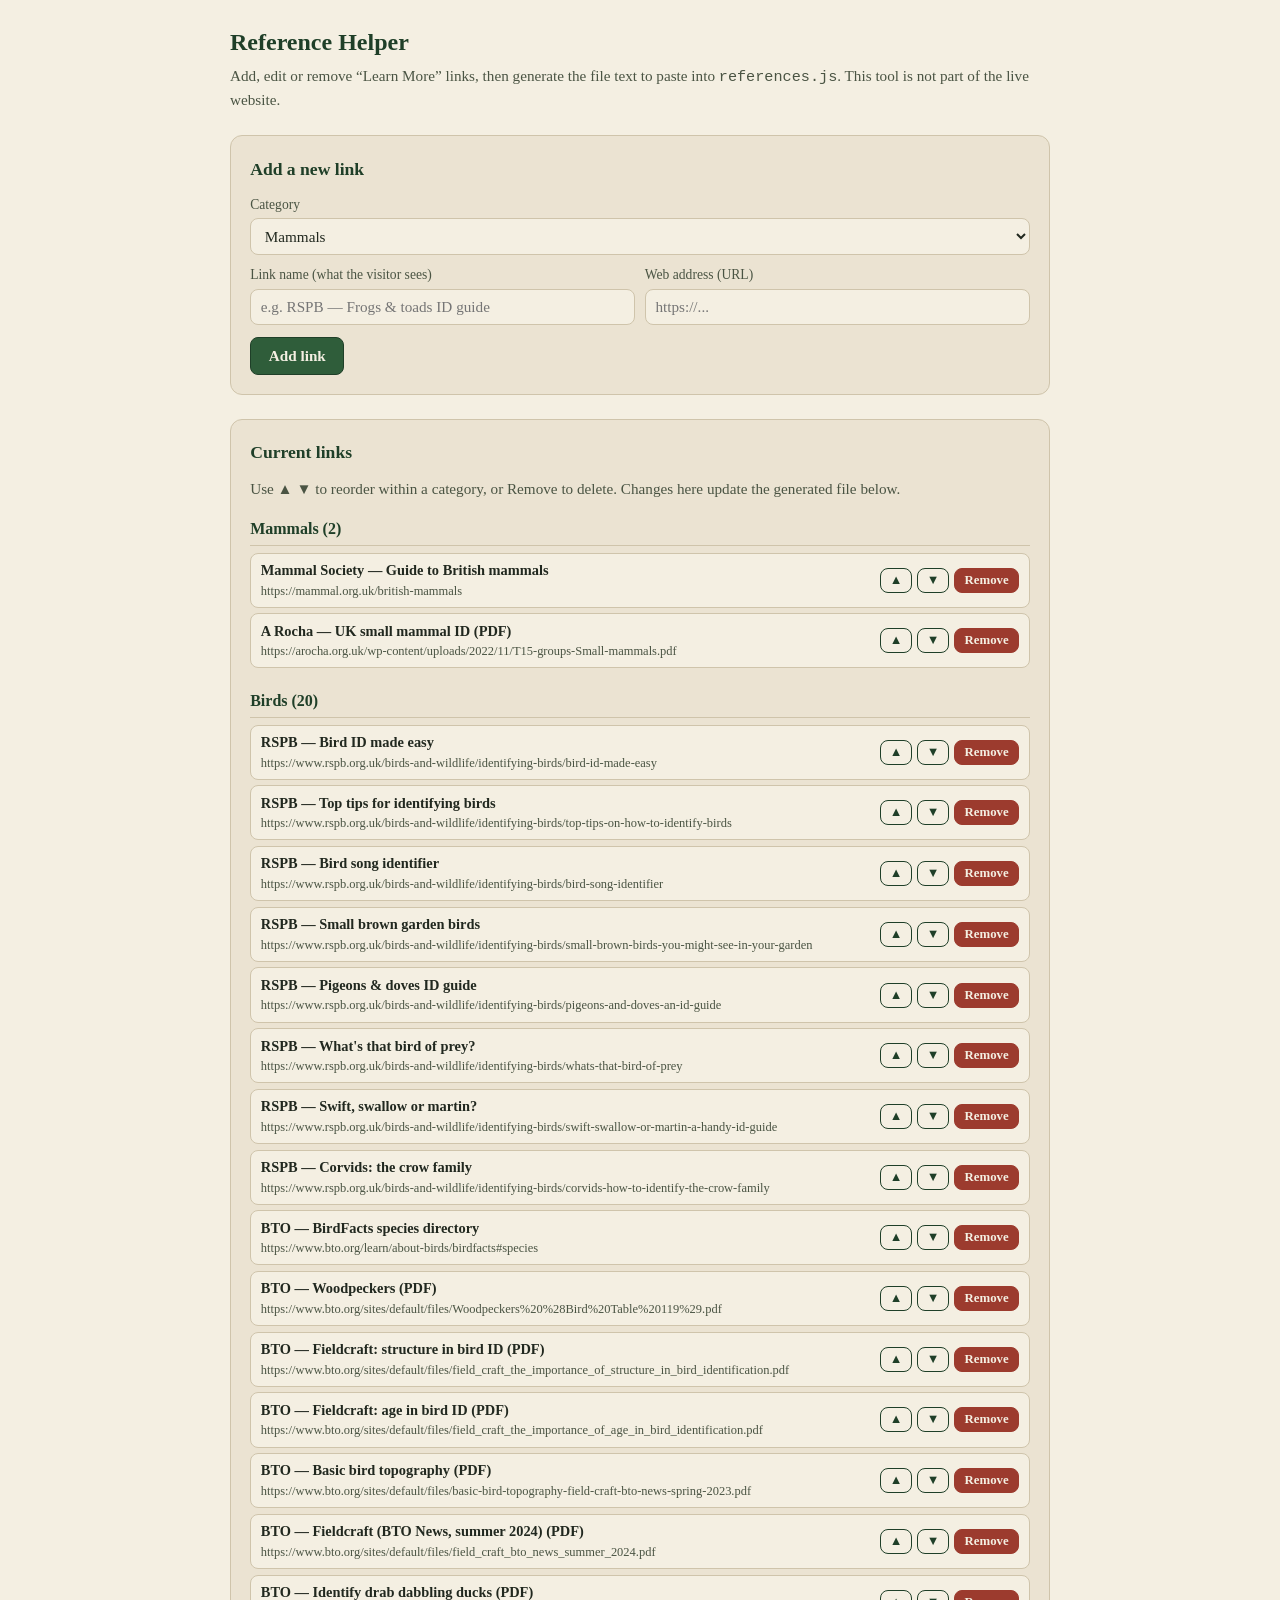
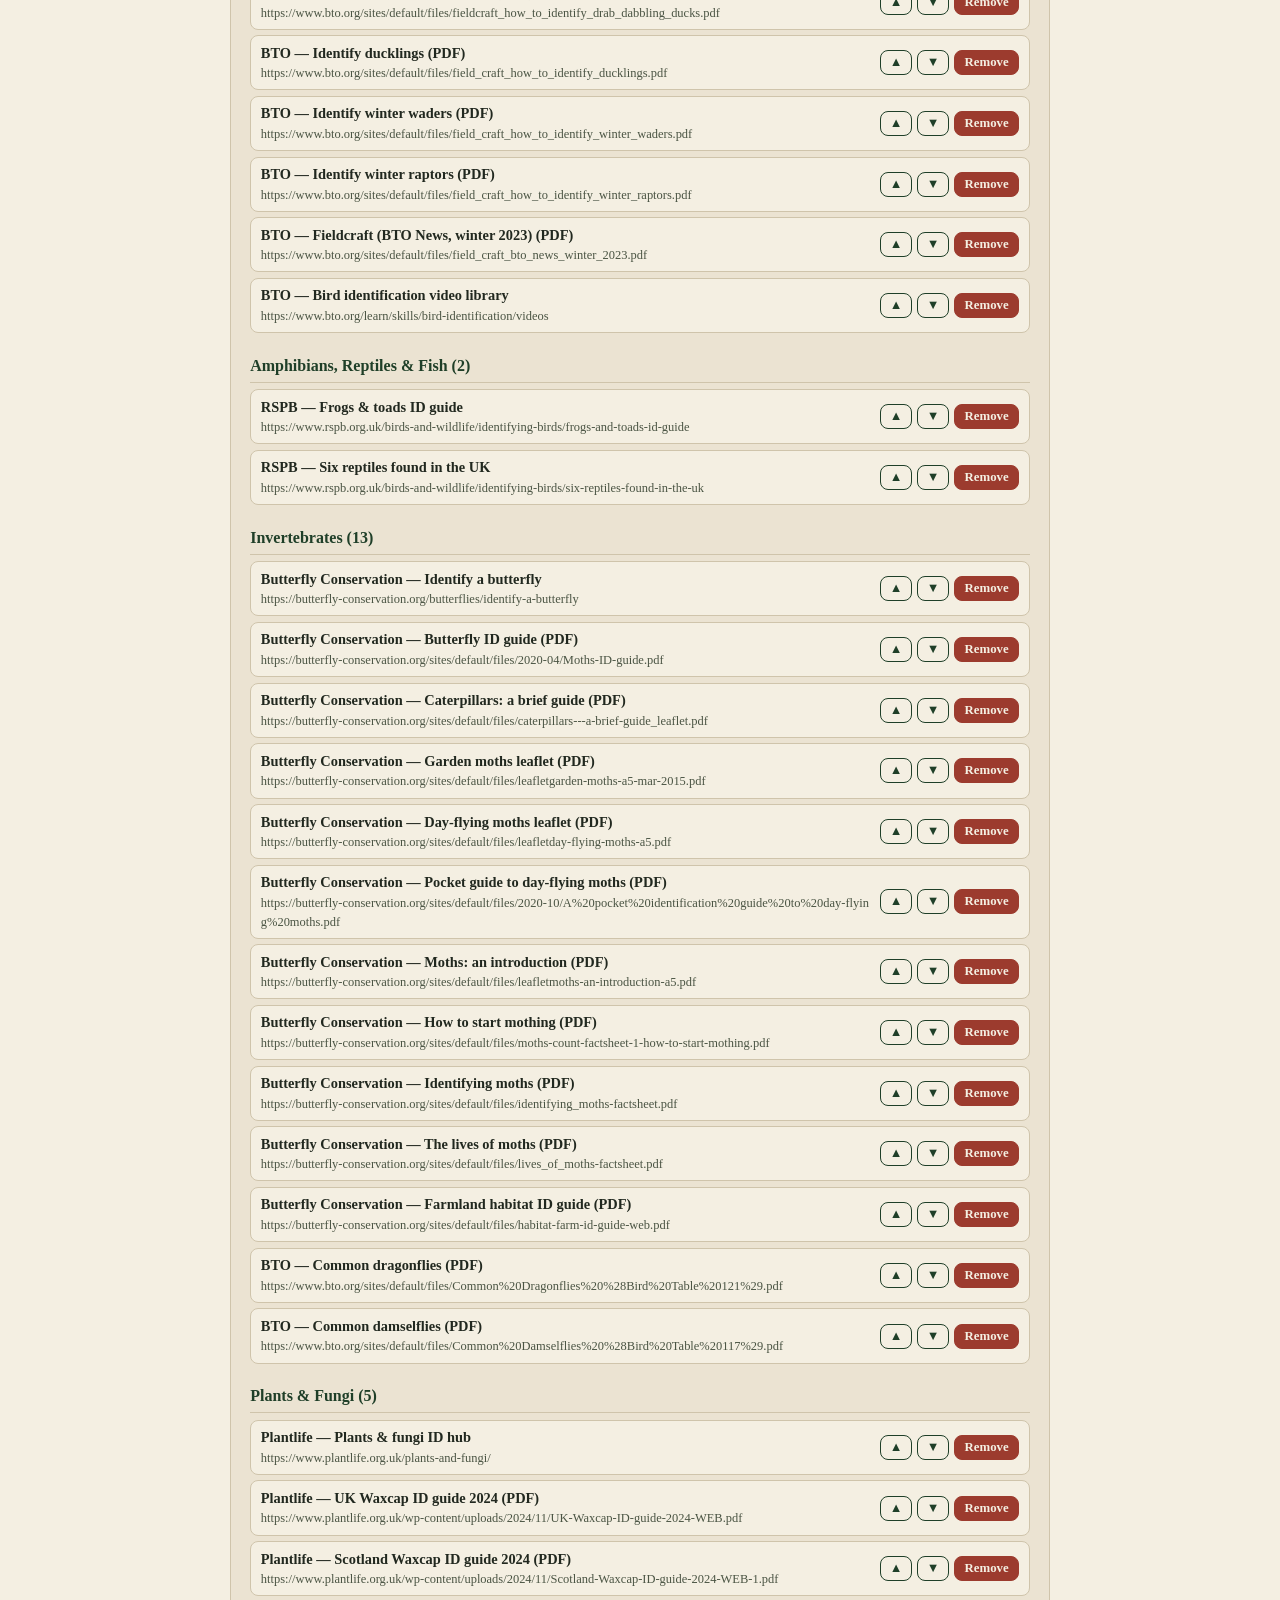
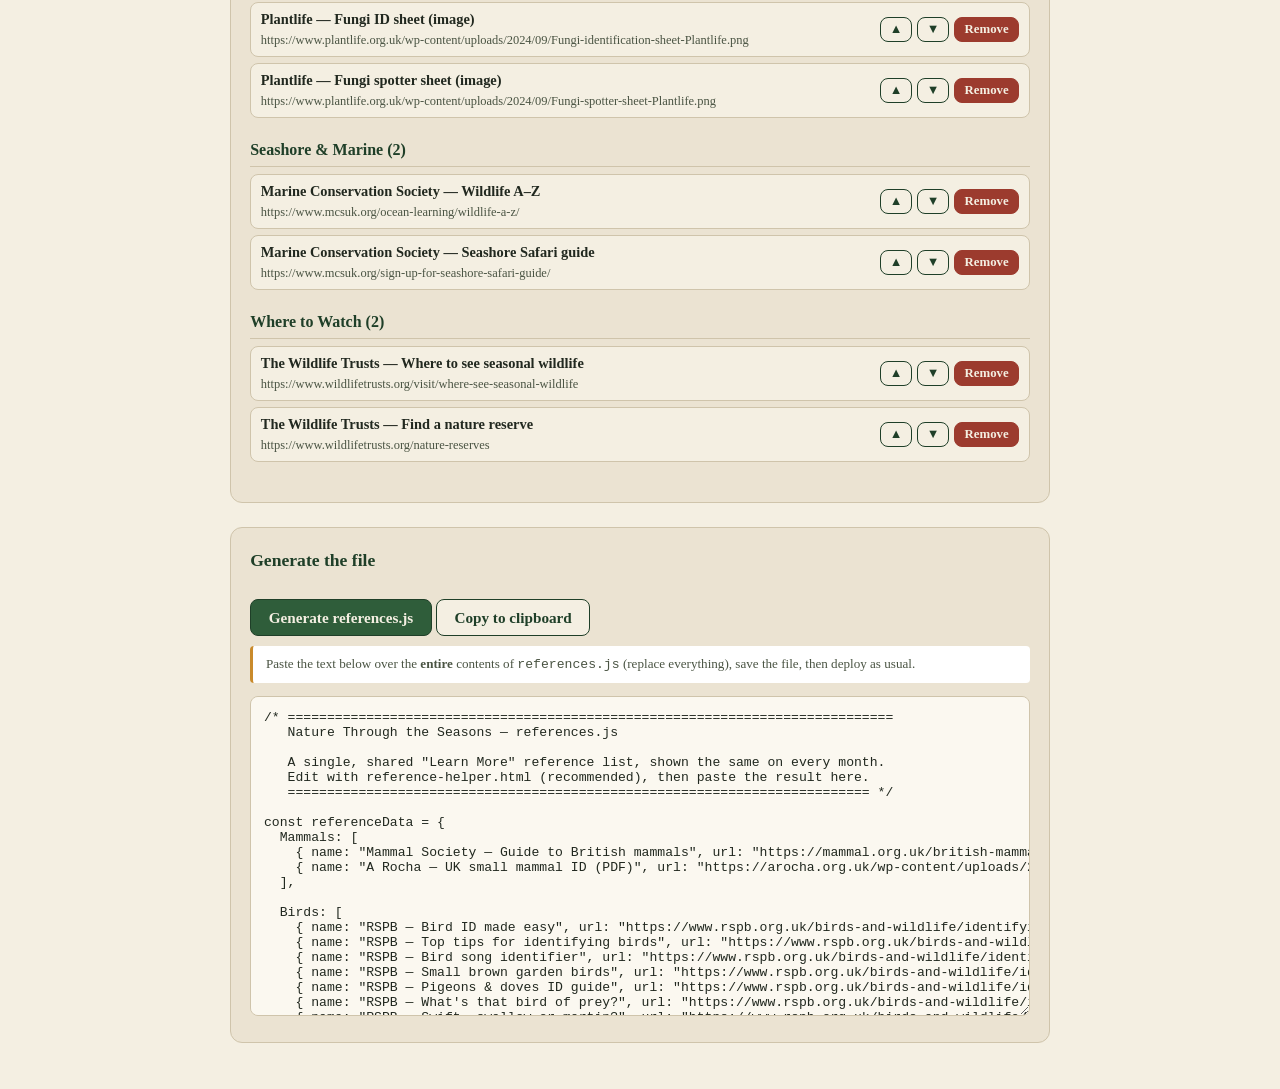
==== reference-helper.html @ a0c0270a "Add Learn More references section with category pages, helper editor, and standalone-aware link targ" ====
<!DOCTYPE html>
<html lang="en-GB">
<head>
<meta charset="UTF-8" />
<meta name="viewport" content="width=device-width, initial-scale=1.0" />
<title>Reference Helper — Nature Through the Seasons</title>
<!--
  ===========================================================================
  REFERENCE HELPER  (local editing tool — NOT part of the live site)
  ===========================================================================
  Purpose: add, edit, reorder or remove "Learn More" reference links WITHOUT
  hand-editing code punctuation.

  How to use:
    1. Open this file in any web browser (double-click it).
    2. It loads the current references.js automatically (must sit in the same
       folder). If it can't, it falls back to a built-in copy.
    3. Add / edit / delete links using the form and the lists below.
    4. Click "Generate references.js" — the full, valid file text appears.
    5. Click "Copy", then paste it over your whole references.js, save, deploy.

  This page never saves anything itself. It only produces the text for you to
  paste. It uses no external libraries.
  ===========================================================================
-->
<style>
  :root {
    --paper:#f4efe2; --paper-deep:#ebe3d2; --ink:#21281f; --ink-soft:#4a5443;
    --forest:#2f5d3a; --forest-deep:#1f3f28; --berry:#9c3b2e; --line:#cfc4ab;
    --radius:12px; --radius-sm:8px;
  }
  * { box-sizing: border-box; }
  body {
    font-family: Georgia, "Times New Roman", serif;
    background: var(--paper); color: var(--ink);
    margin: 0; padding: 1.5rem; line-height: 1.5;
  }
  .wrap { max-width: 820px; margin: 0 auto; }
  h1 { color: var(--forest-deep); font-size: 1.5rem; margin: 0 0 0.3rem; }
  .sub { color: var(--ink-soft); margin: 0 0 1.5rem; font-size: 0.95rem; }
  .panel {
    background: var(--paper-deep); border: 1px solid var(--line);
    border-radius: var(--radius); padding: 1.2rem; margin-bottom: 1.5rem;
  }
  .panel h2 { font-size: 1.1rem; color: var(--forest-deep); margin: 0 0 0.8rem; }
  label { display: block; font-size: 0.85rem; color: var(--ink-soft); margin: 0.6rem 0 0.2rem; }
  input, select {
    width: 100%; padding: 0.5rem 0.6rem; font-size: 0.95rem;
    border: 1px solid var(--line); border-radius: var(--radius-sm);
    background: var(--paper); color: var(--ink); font-family: inherit;
  }
  button {
    font-family: inherit; font-size: 0.95rem; font-weight: bold;
    color: var(--paper); background: var(--forest);
    border: 1px solid var(--forest-deep); border-radius: var(--radius-sm);
    padding: 0.55rem 1.1rem; cursor: pointer; margin-top: 0.8rem;
  }
  button:hover { background: var(--forest-deep); }
  button.secondary { background: var(--paper); color: var(--forest-deep); }
  button.danger { background: var(--berry); border-color: var(--berry); padding: 0.25rem 0.6rem; font-size: 0.8rem; margin: 0; }
  button.tiny { padding: 0.25rem 0.55rem; font-size: 0.8rem; margin: 0; background: var(--paper); color: var(--forest-deep); }
  .cat-block { margin-bottom: 1.3rem; }
  .cat-block h3 { font-size: 1rem; color: var(--forest-deep); margin: 0 0 0.4rem; border-bottom: 1px solid var(--line); padding-bottom: 0.25rem; }
  .ref-row {
    display: flex; align-items: center; gap: 0.5rem;
    background: var(--paper); border: 1px solid var(--line);
    border-radius: var(--radius-sm); padding: 0.4rem 0.6rem; margin-bottom: 0.35rem;
    font-size: 0.9rem;
  }
  .ref-row .info { flex: 1 1 auto; min-width: 0; }
  .ref-row .nm { font-weight: bold; }
  .ref-row .ur { color: var(--ink-soft); font-size: 0.78rem; word-break: break-all; }
  .ref-row .controls { flex: 0 0 auto; display: flex; gap: 0.3rem; }
  textarea {
    width: 100%; min-height: 320px; font-family: ui-monospace, "SF Mono", Menlo, Consolas, monospace;
    font-size: 0.82rem; border: 1px solid var(--line); border-radius: var(--radius-sm);
    padding: 0.8rem; background: #fbf8f0; color: var(--ink); white-space: pre;
  }
  .note { font-size: 0.82rem; color: var(--ink-soft); background: #fff; border-left: 3px solid var(--gold, #c98a2b); padding: 0.5rem 0.8rem; border-radius: 4px; margin-top: 0.6rem; }
  .ok { color: var(--forest); font-weight: bold; }
  .err { color: var(--berry); font-weight: bold; }
  .row2 { display: grid; grid-template-columns: 1fr 1fr; gap: 0.6rem; }
  @media (max-width: 560px) { .row2 { grid-template-columns: 1fr; } }
</style>
</head>
<body>
<div class="wrap">
  <h1>Reference Helper</h1>
  <p class="sub">Add, edit or remove “Learn More” links, then generate the file text to paste into <code>references.js</code>. This tool is not part of the live website.</p>

  <div class="panel">
    <h2>Add a new link</h2>
    <label for="cat">Category</label>
    <select id="cat"></select>
    <div class="row2">
      <div>
        <label for="nm">Link name (what the visitor sees)</label>
        <input id="nm" type="text" placeholder="e.g. RSPB — Frogs &amp; toads ID guide" />
      </div>
      <div>
        <label for="ur">Web address (URL)</label>
        <input id="ur" type="text" placeholder="https://..." />
      </div>
    </div>
    <button id="addBtn">Add link</button>
    <span id="addMsg"></span>
  </div>

  <div class="panel">
    <h2>Current links</h2>
    <p class="sub" style="margin-bottom:1rem;">Use ▲ ▼ to reorder within a category, or Remove to delete. Changes here update the generated file below.</p>
    <div id="lists"></div>
  </div>

  <div class="panel">
    <h2>Generate the file</h2>
    <button id="genBtn">Generate references.js</button>
    <button id="copyBtn" class="secondary">Copy to clipboard</button>
    <span id="copyMsg"></span>
    <p class="note">Paste the text below over the <strong>entire</strong> contents of <code>references.js</code> (replace everything), save the file, then deploy as usual.</p>
    <textarea id="out" readonly spellcheck="false"></textarea>
  </div>
</div>

<!-- Load the real references.js so editing is additive. If it fails (e.g. file
     opened from a different folder), we fall back to the embedded seed below. -->
<script src="references.js"></script>
<script>
(function () {
  "use strict";

  /* Category keys + display labels, in display order. Keep in sync with app.js. */
  var CATEGORIES = [
    ["Mammals", "Mammals"],
    ["Birds", "Birds"],
    ["AmphibiansReptilesFish", "Amphibians, Reptiles & Fish"],
    ["Invertebrates", "Invertebrates"],
    ["Plants", "Plants & Fungi"],
    ["SeashoreMarine", "Seashore & Marine"],
    ["WhereToWatch", "Where to Watch"]
  ];

  /* Working copy of the data. Prefer the loaded referenceData; else empty. */
  var data = {};
  CATEGORIES.forEach(function (c) { data[c[0]] = []; });
  if (typeof referenceData !== "undefined" && referenceData) {
    CATEGORIES.forEach(function (c) {
      if (Array.isArray(referenceData[c[0]])) {
        data[c[0]] = referenceData[c[0]].map(function (r) {
          return { name: String(r.name || ""), url: String(r.url || "") };
        });
      }
    });
  }

  var catSel = document.getElementById("cat");
  CATEGORIES.forEach(function (c) {
    var o = document.createElement("option");
    o.value = c[0]; o.textContent = c[1];
    catSel.appendChild(o);
  });

  var listsEl = document.getElementById("lists");
  var outEl = document.getElementById("out");

  function labelFor(key) {
    for (var i = 0; i < CATEGORIES.length; i++) if (CATEGORIES[i][0] === key) return CATEGORIES[i][1];
    return key;
  }

  function renderLists() {
    listsEl.innerHTML = "";
    CATEGORIES.forEach(function (c) {
      var key = c[0];
      var block = document.createElement("div");
      block.className = "cat-block";
      var h = document.createElement("h3");
      h.textContent = c[1] + " (" + data[key].length + ")";
      block.appendChild(h);

      data[key].forEach(function (ref, idx) {
        var row = document.createElement("div");
        row.className = "ref-row";

        var info = document.createElement("div");
        info.className = "info";
        var nm = document.createElement("div"); nm.className = "nm"; nm.textContent = ref.name;
        var ur = document.createElement("div"); ur.className = "ur"; ur.textContent = ref.url;
        info.appendChild(nm); info.appendChild(ur);
        row.appendChild(info);

        var ctr = document.createElement("div");
        ctr.className = "controls";

        var up = document.createElement("button");
        up.className = "tiny"; up.textContent = "▲"; up.title = "Move up";
        up.onclick = function () { move(key, idx, -1); };
        var dn = document.createElement("button");
        dn.className = "tiny"; dn.textContent = "▼"; dn.title = "Move down";
        dn.onclick = function () { move(key, idx, 1); };
        var del = document.createElement("button");
        del.className = "danger"; del.textContent = "Remove";
        del.onclick = function () { remove(key, idx); };

        ctr.appendChild(up); ctr.appendChild(dn); ctr.appendChild(del);
        row.appendChild(ctr);
        block.appendChild(row);
      });

      listsEl.appendChild(block);
    });
    generate();
  }

  function move(key, idx, dir) {
    var arr = data[key];
    var j = idx + dir;
    if (j < 0 || j >= arr.length) return;
    var tmp = arr[idx]; arr[idx] = arr[j]; arr[j] = tmp;
    renderLists();
  }
  function remove(key, idx) {
    data[key].splice(idx, 1);
    renderLists();
  }

  document.getElementById("addBtn").onclick = function () {
    var key = catSel.value;
    var name = document.getElementById("nm").value.trim();
    var url = document.getElementById("ur").value.trim();
    var msg = document.getElementById("addMsg");
    if (!name || !url) {
      msg.className = "err"; msg.textContent = "  Please fill in both fields.";
      return;
    }
    if (!/^https?:\/\//i.test(url)) {
      msg.className = "err"; msg.textContent = "  URL should start with http:// or https://";
      return;
    }
    data[key].push({ name: name, url: url });
    document.getElementById("nm").value = "";
    document.getElementById("ur").value = "";
    msg.className = "ok"; msg.textContent = "  Added to " + labelFor(key) + ".";
    renderLists();
  };

  /* Escape a string for safe inclusion inside a double-quoted JS string. */
  function esc(s) {
    return String(s).replace(/\\/g, "\\\\").replace(/"/g, '\\"');
  }

  function generate() {
    var lines = [];
    lines.push("/* =============================================================================");
    lines.push("   Nature Through the Seasons \u2014 references.js");
    lines.push("");
    lines.push("   A single, shared \"Learn More\" reference list, shown the same on every month.");
    lines.push("   Edit with reference-helper.html (recommended), then paste the result here.");
    lines.push("   ========================================================================== */");
    lines.push("");
    lines.push("const referenceData = {");
    CATEGORIES.forEach(function (c, ci) {
      var key = c[0];
      lines.push("  " + key + ": [");
      data[key].forEach(function (ref, ri) {
        var comma = (ri < data[key].length - 1) ? "," : "";
        lines.push('    { name: "' + esc(ref.name) + '", url: "' + esc(ref.url) + '" }' + comma);
      });
      var blockComma = (ci < CATEGORIES.length - 1) ? "," : "";
      lines.push("  ]" + blockComma);
      if (ci < CATEGORIES.length - 1) lines.push("");
    });
    lines.push("};");
    lines.push("");
    outEl.value = lines.join("\n");
  }

  document.getElementById("genBtn").onclick = generate;
  document.getElementById("copyBtn").onclick = function () {
    outEl.select();
    var msg = document.getElementById("copyMsg");
    try {
      var ok = document.execCommand("copy");
      if (navigator.clipboard) { navigator.clipboard.writeText(outEl.value); }
      msg.className = "ok"; msg.textContent = "  Copied — now paste over references.js.";
    } catch (e) {
      msg.className = "err"; msg.textContent = "  Press Ctrl/Cmd+C to copy.";
    }
  };

  renderLists();
})();
</script>
</body>
</html>
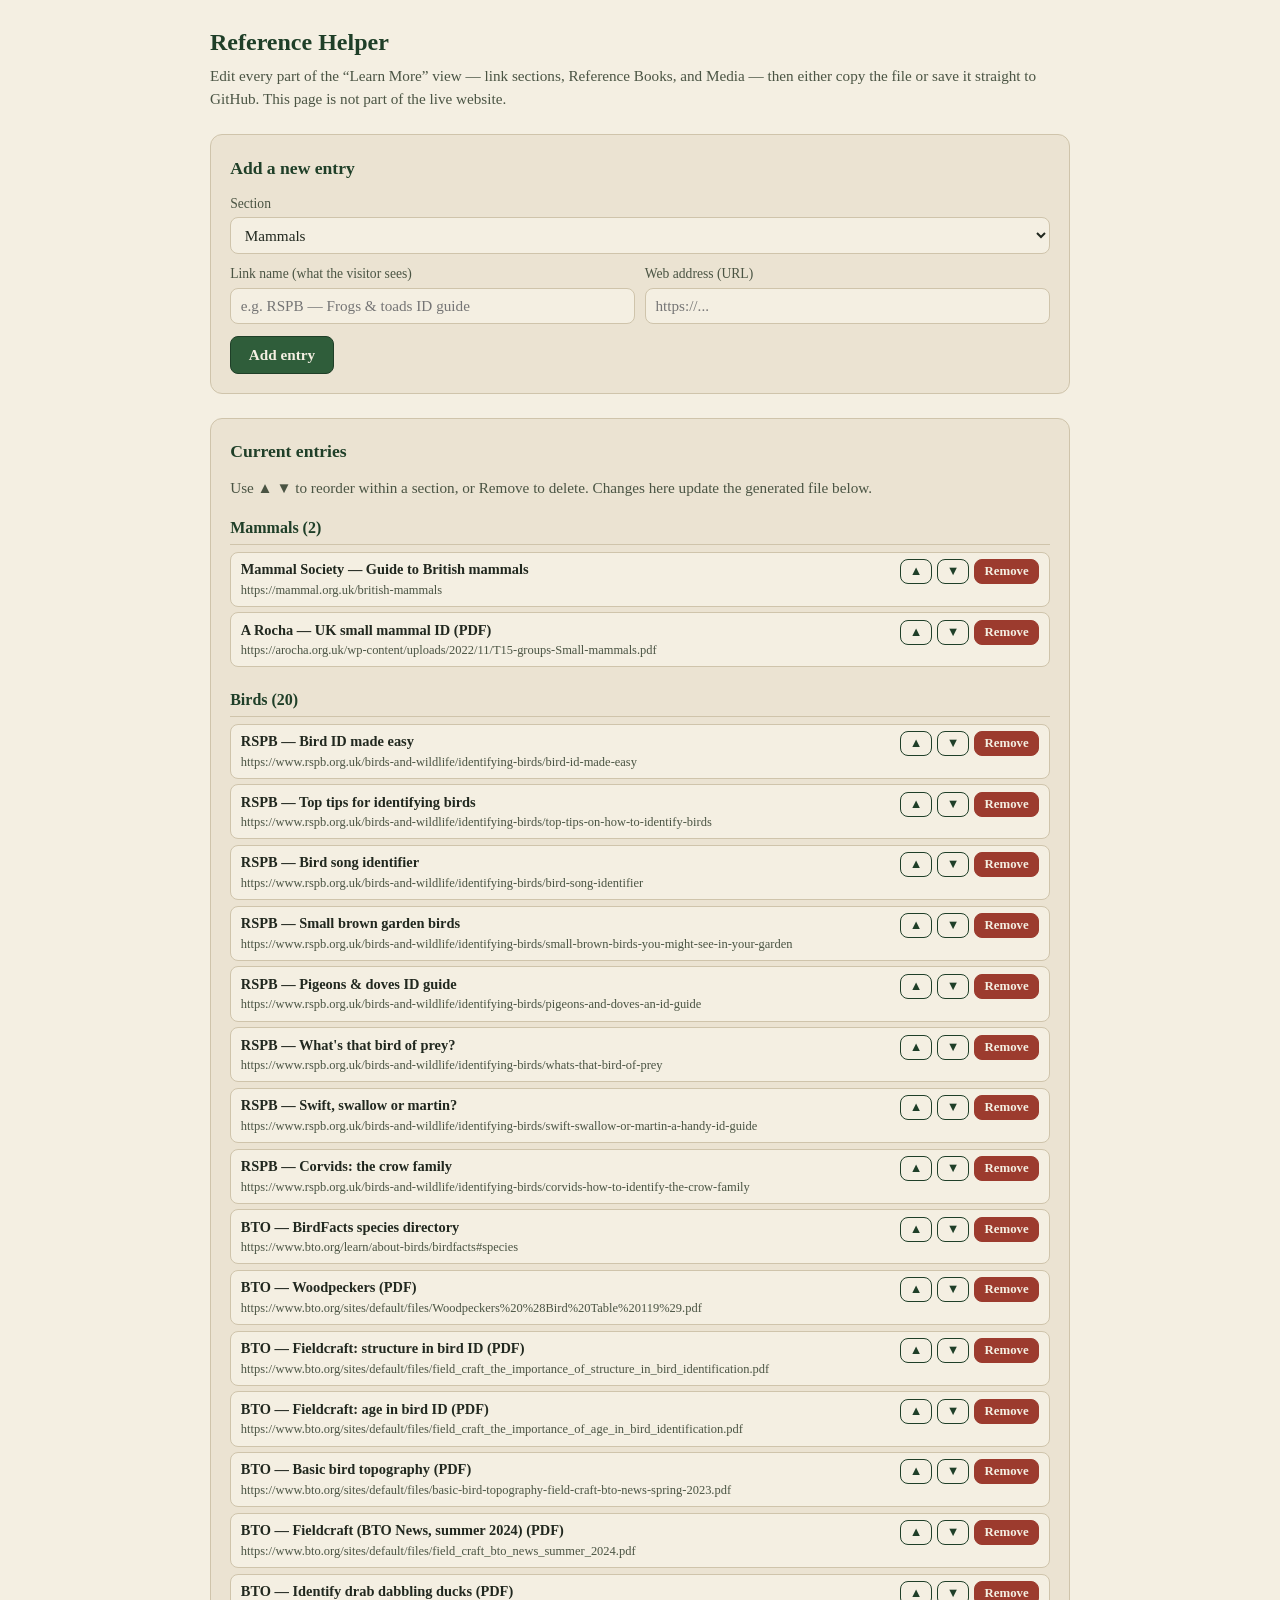
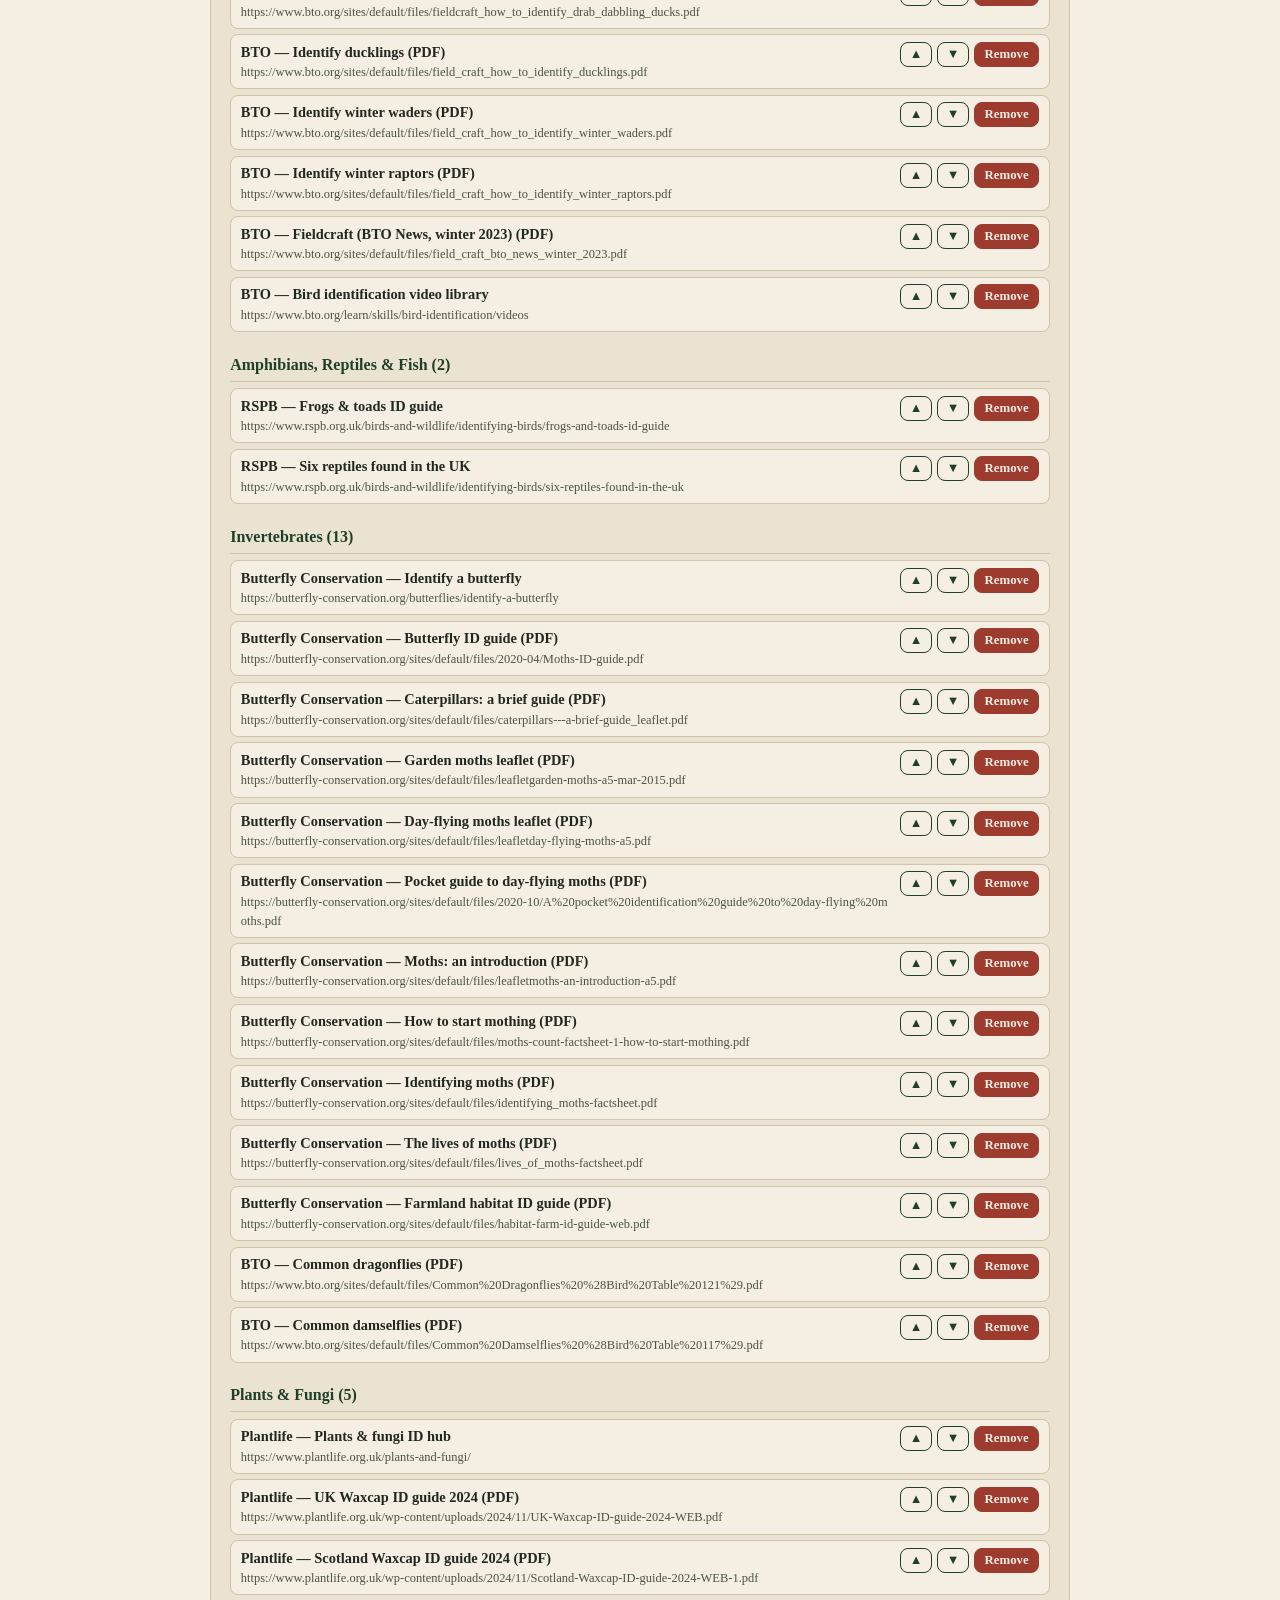
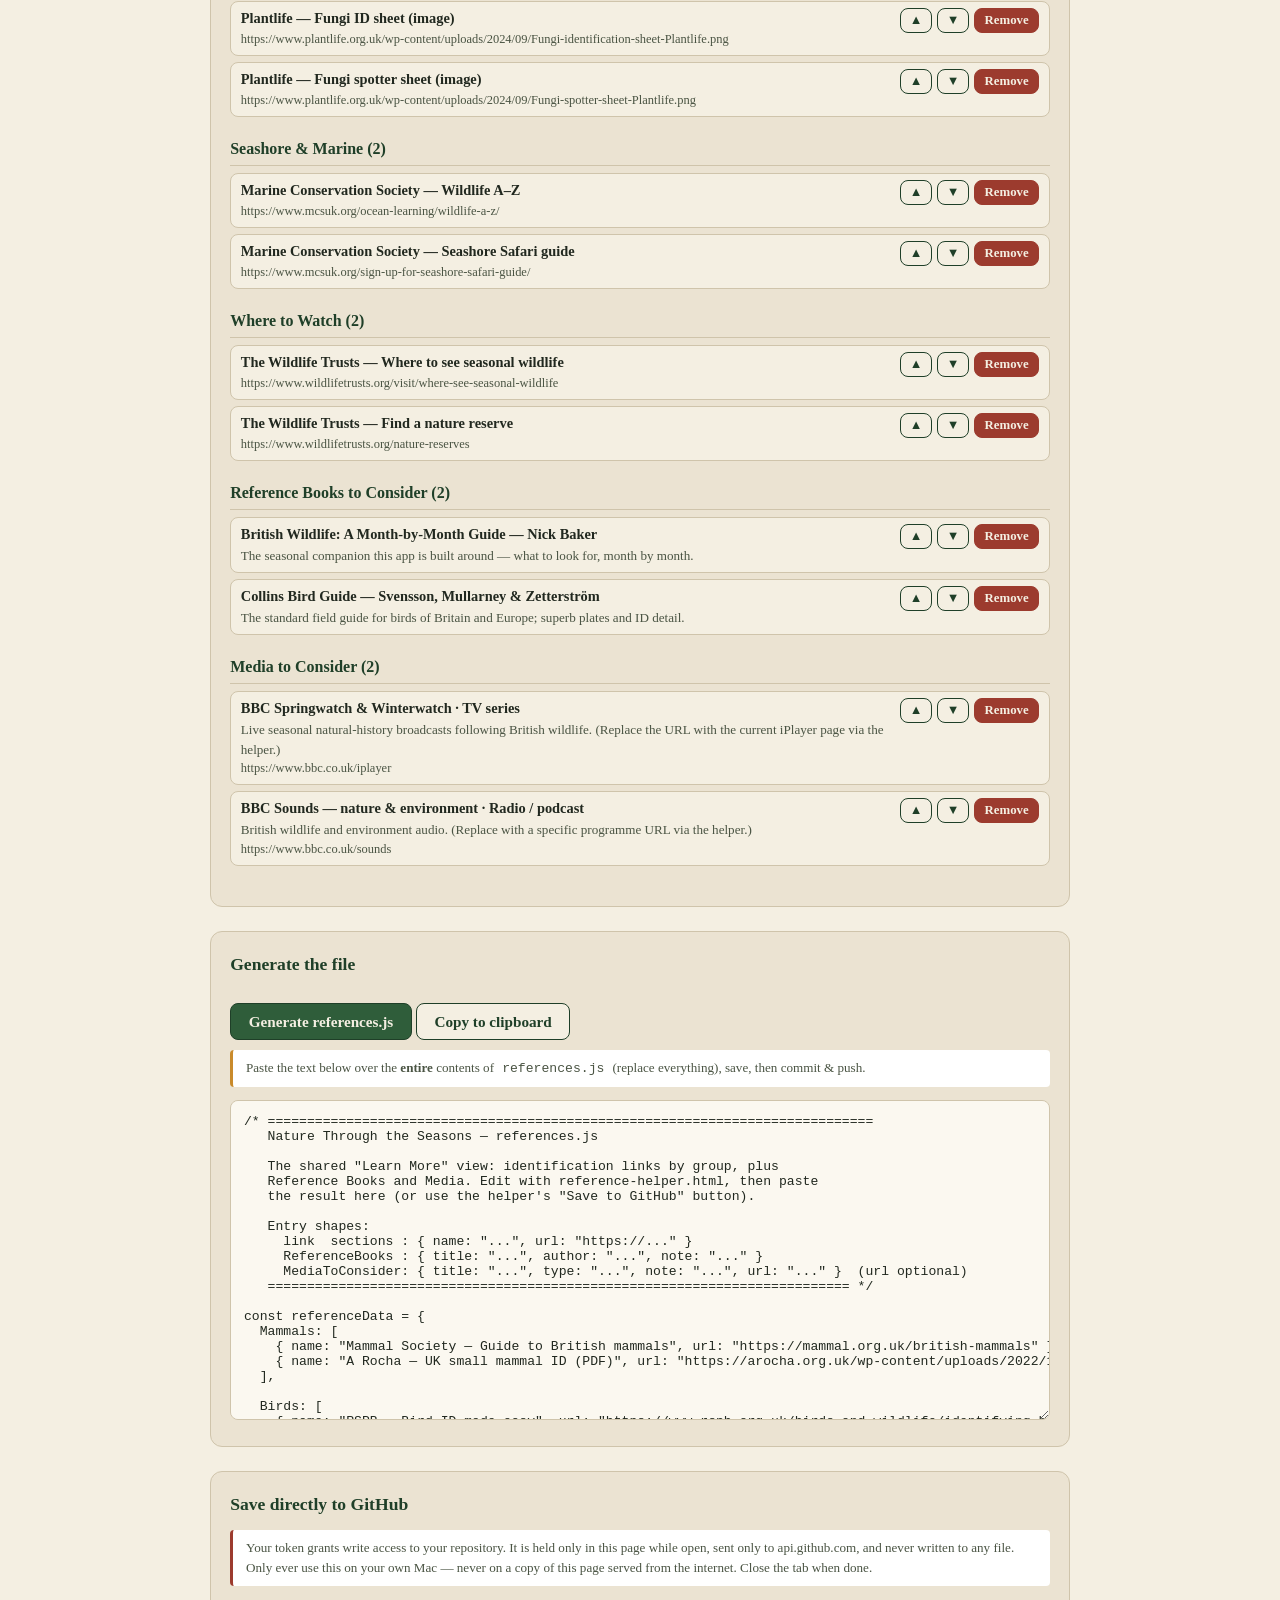
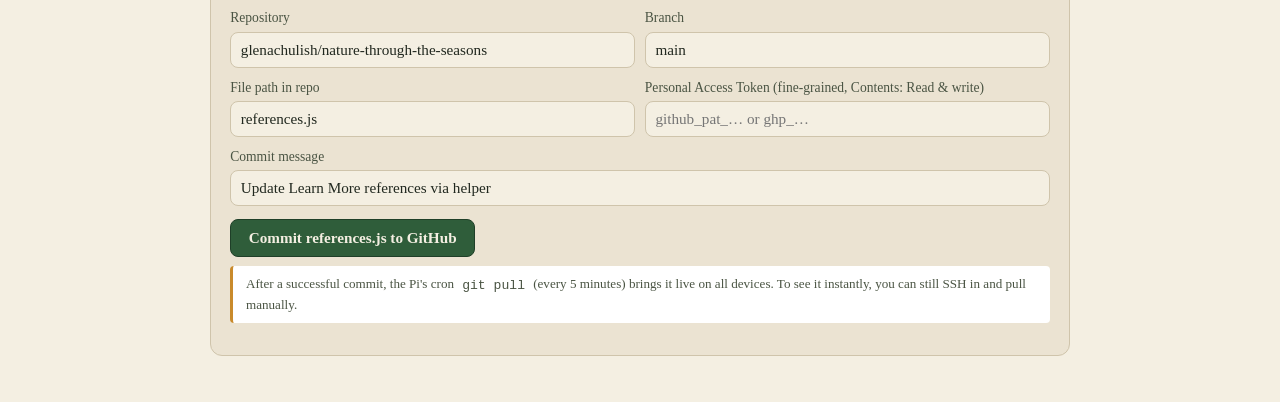
==== commit 4f2dc70d: "Editable Learn More: add Reference Books & Media sections + GitHub-save helper" ====
--- a/reference-helper.html
+++ b/reference-helper.html
@@ -8,26 +8,38 @@
   ===========================================================================
   REFERENCE HELPER  (local editing tool — NOT part of the live site)
   ===========================================================================
-  Purpose: add, edit, reorder or remove "Learn More" reference links WITHOUT
+  Purpose: add, edit, reorder or remove everything in the "Learn More" view —
+  the link sections, the Reference Books list, and the Media list — WITHOUT
   hand-editing code punctuation.
 
   How to use:
-    1. Open this file in any web browser (double-click it).
-    2. It loads the current references.js automatically (must sit in the same
-       folder). If it can't, it falls back to a built-in copy.
-    3. Add / edit / delete links using the form and the lists below.
-    4. Click "Generate references.js" — the full, valid file text appears.
-    5. Click "Copy", then paste it over your whole references.js, save, deploy.
-
-  This page never saves anything itself. It only produces the text for you to
-  paste. It uses no external libraries.
+    1. Open this file in a web browser ON YOUR MAC (double-click it). Keep it
+       in the same folder as references.js so it can load the current data.
+    2. Add / edit / delete entries using the forms and lists below.
+    3. EITHER:
+         (a) Click "Generate references.js", "Copy", paste over references.js,
+             then commit & push as usual;  OR
+         (b) Use the "Save directly to GitHub" panel to commit the new file to
+             your repo in one click — the Pi's 5-minute cron pull then makes it
+             live on every device.
+
+  SECURITY NOTE ON THE GITHUB TOKEN
+  ---------------------------------
+  The "Save to GitHub" feature needs a GitHub Personal Access Token (PAT) so it
+  can write to your repo. You paste that token into the field below. It lives
+  ONLY in this page's memory while the tab is open, is sent ONLY to
+  api.github.com over HTTPS, and is NEVER written into references.js or any
+  file. It is not saved or remembered. Because the token grants write access to
+  your repo, only ever use this page locally on your own Mac — never deploy
+  this file to the public site, and never paste a token into a copy of this
+  page served from the internet. Close the tab when done.
   ===========================================================================
 -->
 <style>
   :root {
     --paper:#f4efe2; --paper-deep:#ebe3d2; --ink:#21281f; --ink-soft:#4a5443;
     --forest:#2f5d3a; --forest-deep:#1f3f28; --berry:#9c3b2e; --line:#cfc4ab;
-    --radius:12px; --radius-sm:8px;
+    --gold:#c98a2b; --radius:12px; --radius-sm:8px;
   }
   * { box-sizing: border-box; }
   body {
@@ -35,7 +47,7 @@
     background: var(--paper); color: var(--ink);
     margin: 0; padding: 1.5rem; line-height: 1.5;
   }
-  .wrap { max-width: 820px; margin: 0 auto; }
+  .wrap { max-width: 860px; margin: 0 auto; }
   h1 { color: var(--forest-deep); font-size: 1.5rem; margin: 0 0 0.3rem; }
   .sub { color: var(--ink-soft); margin: 0 0 1.5rem; font-size: 0.95rem; }
   .panel {
@@ -44,11 +56,12 @@
   }
   .panel h2 { font-size: 1.1rem; color: var(--forest-deep); margin: 0 0 0.8rem; }
   label { display: block; font-size: 0.85rem; color: var(--ink-soft); margin: 0.6rem 0 0.2rem; }
-  input, select {
+  input, select, textarea.note-input {
     width: 100%; padding: 0.5rem 0.6rem; font-size: 0.95rem;
     border: 1px solid var(--line); border-radius: var(--radius-sm);
     background: var(--paper); color: var(--ink); font-family: inherit;
   }
+  textarea.note-input { min-height: 3.4rem; resize: vertical; }
   button {
     font-family: inherit; font-size: 0.95rem; font-weight: bold;
     color: var(--paper); background: var(--forest);
@@ -62,136 +75,268 @@
   .cat-block { margin-bottom: 1.3rem; }
   .cat-block h3 { font-size: 1rem; color: var(--forest-deep); margin: 0 0 0.4rem; border-bottom: 1px solid var(--line); padding-bottom: 0.25rem; }
   .ref-row {
-    display: flex; align-items: center; gap: 0.5rem;
+    display: flex; align-items: flex-start; gap: 0.5rem;
     background: var(--paper); border: 1px solid var(--line);
     border-radius: var(--radius-sm); padding: 0.4rem 0.6rem; margin-bottom: 0.35rem;
     font-size: 0.9rem;
   }
   .ref-row .info { flex: 1 1 auto; min-width: 0; }
   .ref-row .nm { font-weight: bold; }
+  .ref-row .meta { color: var(--ink-soft); font-size: 0.82rem; }
   .ref-row .ur { color: var(--ink-soft); font-size: 0.78rem; word-break: break-all; }
   .ref-row .controls { flex: 0 0 auto; display: flex; gap: 0.3rem; }
-  textarea {
+  textarea#out {
     width: 100%; min-height: 320px; font-family: ui-monospace, "SF Mono", Menlo, Consolas, monospace;
     font-size: 0.82rem; border: 1px solid var(--line); border-radius: var(--radius-sm);
     padding: 0.8rem; background: #fbf8f0; color: var(--ink); white-space: pre;
   }
-  .note { font-size: 0.82rem; color: var(--ink-soft); background: #fff; border-left: 3px solid var(--gold, #c98a2b); padding: 0.5rem 0.8rem; border-radius: 4px; margin-top: 0.6rem; }
+  .note { font-size: 0.82rem; color: var(--ink-soft); background: #fff; border-left: 3px solid var(--gold); padding: 0.5rem 0.8rem; border-radius: 4px; margin-top: 0.6rem; }
+  .warn { border-left-color: var(--berry); }
   .ok { color: var(--forest); font-weight: bold; }
   .err { color: var(--berry); font-weight: bold; }
   .row2 { display: grid; grid-template-columns: 1fr 1fr; gap: 0.6rem; }
-  @media (max-width: 560px) { .row2 { grid-template-columns: 1fr; } }
+  .row3 { display: grid; grid-template-columns: 1fr 1fr 1fr; gap: 0.6rem; }
+  @media (max-width: 560px) { .row2, .row3 { grid-template-columns: 1fr; } }
+  .form-variant { display: none; }
+  .form-variant.active { display: block; }
+  code { background: #fff; padding: 0.05rem 0.3rem; border-radius: 3px; }
 </style>
 </head>
 <body>
 <div class="wrap">
   <h1>Reference Helper</h1>
-  <p class="sub">Add, edit or remove “Learn More” links, then generate the file text to paste into <code>references.js</code>. This tool is not part of the live website.</p>
-
+  <p class="sub">Edit every part of the “Learn More” view — link sections, Reference Books, and Media — then either copy the file or save it straight to GitHub. This page is not part of the live website.</p>
+
+  <!-- ============================ ADD ENTRY ============================ -->
   <div class="panel">
-    <h2>Add a new link</h2>
-    <label for="cat">Category</label>
+    <h2>Add a new entry</h2>
+    <label for="cat">Section</label>
     <select id="cat"></select>
-    <div class="row2">
-      <div>
-        <label for="nm">Link name (what the visitor sees)</label>
-        <input id="nm" type="text" placeholder="e.g. RSPB — Frogs &amp; toads ID guide" />
-      </div>
-      <div>
-        <label for="ur">Web address (URL)</label>
-        <input id="ur" type="text" placeholder="https://..." />
+
+    <!-- Variant A: link sections (name + url) -->
+    <div class="form-variant" id="form-link">
+      <div class="row2">
+        <div>
+          <label for="l_nm">Link name (what the visitor sees)</label>
+          <input id="l_nm" type="text" placeholder="e.g. RSPB — Frogs &amp; toads ID guide" />
+        </div>
+        <div>
+          <label for="l_ur">Web address (URL)</label>
+          <input id="l_ur" type="text" placeholder="https://..." />
+        </div>
       </div>
     </div>
-    <button id="addBtn">Add link</button>
+
+    <!-- Variant B: reference books (title + author + note) -->
+    <div class="form-variant" id="form-book">
+      <div class="row2">
+        <div>
+          <label for="b_ti">Book title</label>
+          <input id="b_ti" type="text" placeholder="e.g. Collins Bird Guide" />
+        </div>
+        <div>
+          <label for="b_au">Author(s)</label>
+          <input id="b_au" type="text" placeholder="e.g. Svensson, Mullarney &amp; Zetterström" />
+        </div>
+      </div>
+      <label for="b_no">Note (optional — one line on why it's worth having)</label>
+      <textarea id="b_no" class="note-input" placeholder="A short recommendation..."></textarea>
+    </div>
+
+    <!-- Variant C: media (title + type + note + optional url) -->
+    <div class="form-variant" id="form-media">
+      <div class="row3">
+        <div>
+          <label for="m_ti">Title</label>
+          <input id="m_ti" type="text" placeholder="e.g. BBC Winterwatch" />
+        </div>
+        <div>
+          <label for="m_ty">Type</label>
+          <input id="m_ty" type="text" placeholder="e.g. TV series, Podcast, Film" />
+        </div>
+        <div>
+          <label for="m_ur">URL (optional)</label>
+          <input id="m_ur" type="text" placeholder="https://... (leave blank for none)" />
+        </div>
+      </div>
+      <label for="m_no">Note (optional)</label>
+      <textarea id="m_no" class="note-input" placeholder="A short description..."></textarea>
+    </div>
+
+    <button id="addBtn">Add entry</button>
     <span id="addMsg"></span>
   </div>
 
+  <!-- ============================ CURRENT LISTS ============================ -->
   <div class="panel">
-    <h2>Current links</h2>
-    <p class="sub" style="margin-bottom:1rem;">Use ▲ ▼ to reorder within a category, or Remove to delete. Changes here update the generated file below.</p>
+    <h2>Current entries</h2>
+    <p class="sub" style="margin-bottom:1rem;">Use ▲ ▼ to reorder within a section, or Remove to delete. Changes here update the generated file below.</p>
     <div id="lists"></div>
   </div>
 
+  <!-- ============================ GENERATE FILE ============================ -->
   <div class="panel">
     <h2>Generate the file</h2>
     <button id="genBtn">Generate references.js</button>
     <button id="copyBtn" class="secondary">Copy to clipboard</button>
     <span id="copyMsg"></span>
-    <p class="note">Paste the text below over the <strong>entire</strong> contents of <code>references.js</code> (replace everything), save the file, then deploy as usual.</p>
+    <p class="note">Paste the text below over the <strong>entire</strong> contents of <code>references.js</code> (replace everything), save, then commit &amp; push.</p>
     <textarea id="out" readonly spellcheck="false"></textarea>
   </div>
+
+  <!-- ============================ SAVE TO GITHUB ============================ -->
+  <div class="panel">
+    <h2>Save directly to GitHub</h2>
+    <p class="note warn">
+      Your token grants write access to your repository. It is held only in this
+      page while open, sent only to api.github.com, and never written to any
+      file. Only ever use this on your own Mac — never on a copy of this page
+      served from the internet. Close the tab when done.
+    </p>
+    <div class="row2">
+      <div>
+        <label for="gh_repo">Repository</label>
+        <input id="gh_repo" type="text" value="glenachulish/nature-through-the-seasons" />
+      </div>
+      <div>
+        <label for="gh_branch">Branch</label>
+        <input id="gh_branch" type="text" value="main" />
+      </div>
+    </div>
+    <div class="row2">
+      <div>
+        <label for="gh_path">File path in repo</label>
+        <input id="gh_path" type="text" value="references.js" />
+      </div>
+      <div>
+        <label for="gh_token">Personal Access Token (fine-grained, Contents: Read &amp; write)</label>
+        <input id="gh_token" type="password" placeholder="github_pat_… or ghp_…" autocomplete="off" />
+      </div>
+    </div>
+    <label for="gh_msg">Commit message</label>
+    <input id="gh_msg" type="text" value="Update Learn More references via helper" />
+    <br />
+    <button id="ghSaveBtn">Commit references.js to GitHub</button>
+    <span id="ghMsg"></span>
+    <p class="note">After a successful commit, the Pi's cron <code>git pull</code> (every 5 minutes) brings it live on all devices. To see it instantly, you can still SSH in and pull manually.</p>
+  </div>
 </div>
 
-<!-- Load the real references.js so editing is additive. If it fails (e.g. file
-     opened from a different folder), we fall back to the embedded seed below. -->
+<!-- Load the real references.js so editing is additive. If it fails (file
+     opened from a different folder), we start from empty sections. -->
 <script src="references.js"></script>
 <script>
 (function () {
   "use strict";
 
-  /* Category keys + display labels, in display order. Keep in sync with app.js. */
-  var CATEGORIES = [
-    ["Mammals", "Mammals"],
-    ["Birds", "Birds"],
-    ["AmphibiansReptilesFish", "Amphibians, Reptiles & Fish"],
-    ["Invertebrates", "Invertebrates"],
-    ["Plants", "Plants & Fungi"],
-    ["SeashoreMarine", "Seashore & Marine"],
-    ["WhereToWatch", "Where to Watch"]
+  /* Section definitions: key, label, and kind.
+     kind "link"  -> { name, url }
+     kind "book"  -> { title, author, note }
+     kind "media" -> { title, type, note, url }
+     Keep keys + order in sync with app.js REFERENCE_CATEGORIES. */
+  var SECTIONS = [
+    { key: "Mammals",                 label: "Mammals",                     kind: "link" },
+    { key: "Birds",                   label: "Birds",                       kind: "link" },
+    { key: "AmphibiansReptilesFish",  label: "Amphibians, Reptiles & Fish", kind: "link" },
+    { key: "Invertebrates",           label: "Invertebrates",               kind: "link" },
+    { key: "Plants",                  label: "Plants & Fungi",              kind: "link" },
+    { key: "SeashoreMarine",          label: "Seashore & Marine",           kind: "link" },
+    { key: "WhereToWatch",            label: "Where to Watch",              kind: "link" },
+    { key: "ReferenceBooks",          label: "Reference Books to Consider", kind: "book" },
+    { key: "MediaToConsider",         label: "Media to Consider",           kind: "media" }
   ];
 
-  /* Working copy of the data. Prefer the loaded referenceData; else empty. */
+  function kindOf(key) {
+    for (var i = 0; i < SECTIONS.length; i++) if (SECTIONS[i].key === key) return SECTIONS[i].kind;
+    return "link";
+  }
+  function labelFor(key) {
+    for (var i = 0; i < SECTIONS.length; i++) if (SECTIONS[i].key === key) return SECTIONS[i].label;
+    return key;
+  }
+
+  /* Working copy, seeded from the loaded referenceData where present. */
   var data = {};
-  CATEGORIES.forEach(function (c) { data[c[0]] = []; });
+  SECTIONS.forEach(function (s) { data[s.key] = []; });
   if (typeof referenceData !== "undefined" && referenceData) {
-    CATEGORIES.forEach(function (c) {
-      if (Array.isArray(referenceData[c[0]])) {
-        data[c[0]] = referenceData[c[0]].map(function (r) {
-          return { name: String(r.name || ""), url: String(r.url || "") };
-        });
-      }
+    SECTIONS.forEach(function (s) {
+      var arr = referenceData[s.key];
+      if (!Array.isArray(arr)) return;
+      data[s.key] = arr.map(function (r) {
+        if (s.kind === "book") {
+          return { title: String(r.title || ""), author: String(r.author || ""), note: String(r.note || "") };
+        }
+        if (s.kind === "media") {
+          return { title: String(r.title || ""), type: String(r.type || ""), note: String(r.note || ""), url: String(r.url || "") };
+        }
+        return { name: String(r.name || ""), url: String(r.url || "") };
+      });
     });
   }
 
+  /* ---- Section selector + form-variant switching ---- */
   var catSel = document.getElementById("cat");
-  CATEGORIES.forEach(function (c) {
+  SECTIONS.forEach(function (s) {
     var o = document.createElement("option");
-    o.value = c[0]; o.textContent = c[1];
+    o.value = s.key; o.textContent = s.label;
     catSel.appendChild(o);
   });
 
+  var forms = {
+    link:  document.getElementById("form-link"),
+    book:  document.getElementById("form-book"),
+    media: document.getElementById("form-media")
+  };
+  function showFormFor(key) {
+    var k = kindOf(key);
+    Object.keys(forms).forEach(function (f) {
+      forms[f].classList.toggle("active", f === k);
+    });
+  }
+  catSel.addEventListener("change", function () { showFormFor(catSel.value); });
+  showFormFor(catSel.value);
+
   var listsEl = document.getElementById("lists");
   var outEl = document.getElementById("out");
 
-  function labelFor(key) {
-    for (var i = 0; i < CATEGORIES.length; i++) if (CATEGORIES[i][0] === key) return CATEGORIES[i][1];
-    return key;
-  }
-
+  /* ---- Render the current lists ---- */
   function renderLists() {
     listsEl.innerHTML = "";
-    CATEGORIES.forEach(function (c) {
-      var key = c[0];
+    SECTIONS.forEach(function (s) {
+      var key = s.key;
       var block = document.createElement("div");
       block.className = "cat-block";
       var h = document.createElement("h3");
-      h.textContent = c[1] + " (" + data[key].length + ")";
+      h.textContent = s.label + " (" + data[key].length + ")";
       block.appendChild(h);
 
-      data[key].forEach(function (ref, idx) {
+      data[key].forEach(function (item, idx) {
         var row = document.createElement("div");
         row.className = "ref-row";
 
         var info = document.createElement("div");
         info.className = "info";
-        var nm = document.createElement("div"); nm.className = "nm"; nm.textContent = ref.name;
-        var ur = document.createElement("div"); ur.className = "ur"; ur.textContent = ref.url;
-        info.appendChild(nm); info.appendChild(ur);
+
+        if (s.kind === "book") {
+          var bnm = document.createElement("div"); bnm.className = "nm";
+          bnm.textContent = item.title + (item.author ? " — " + item.author : "");
+          info.appendChild(bnm);
+          if (item.note) { var bn = document.createElement("div"); bn.className = "meta"; bn.textContent = item.note; info.appendChild(bn); }
+        } else if (s.kind === "media") {
+          var mnm = document.createElement("div"); mnm.className = "nm";
+          mnm.textContent = item.title + (item.type ? "  ·  " + item.type : "");
+          info.appendChild(mnm);
+          if (item.note) { var mn = document.createElement("div"); mn.className = "meta"; mn.textContent = item.note; info.appendChild(mn); }
+          if (item.url)  { var mu = document.createElement("div"); mu.className = "ur"; mu.textContent = item.url; info.appendChild(mu); }
+        } else {
+          var lnm = document.createElement("div"); lnm.className = "nm"; lnm.textContent = item.name;
+          var lur = document.createElement("div"); lur.className = "ur"; lur.textContent = item.url;
+          info.appendChild(lnm); info.appendChild(lur);
+        }
         row.appendChild(info);
 
         var ctr = document.createElement("div");
         ctr.className = "controls";
-
         var up = document.createElement("button");
         up.className = "tiny"; up.textContent = "▲"; up.title = "Move up";
         up.onclick = function () { move(key, idx, -1); };
@@ -201,7 +346,6 @@
         var del = document.createElement("button");
         del.className = "danger"; del.textContent = "Remove";
         del.onclick = function () { remove(key, idx); };
-
         ctr.appendChild(up); ctr.appendChild(dn); ctr.appendChild(del);
         row.appendChild(ctr);
         block.appendChild(row);
@@ -224,55 +368,94 @@
     renderLists();
   }
 
+  /* ---- Add a new entry (shape depends on section kind) ---- */
   document.getElementById("addBtn").onclick = function () {
     var key = catSel.value;
-    var name = document.getElementById("nm").value.trim();
-    var url = document.getElementById("ur").value.trim();
+    var kind = kindOf(key);
     var msg = document.getElementById("addMsg");
-    if (!name || !url) {
-      msg.className = "err"; msg.textContent = "  Please fill in both fields.";
-      return;
+    msg.textContent = "";
+
+    if (kind === "book") {
+      var bti = document.getElementById("b_ti").value.trim();
+      var bau = document.getElementById("b_au").value.trim();
+      var bno = document.getElementById("b_no").value.trim();
+      if (!bti) { msg.className = "err"; msg.textContent = "  A book title is required."; return; }
+      data[key].push({ title: bti, author: bau, note: bno });
+      document.getElementById("b_ti").value = "";
+      document.getElementById("b_au").value = "";
+      document.getElementById("b_no").value = "";
+    } else if (kind === "media") {
+      var mti = document.getElementById("m_ti").value.trim();
+      var mty = document.getElementById("m_ty").value.trim();
+      var mno = document.getElementById("m_no").value.trim();
+      var mur = document.getElementById("m_ur").value.trim();
+      if (!mti) { msg.className = "err"; msg.textContent = "  A title is required."; return; }
+      if (mur && !/^https?:\/\//i.test(mur)) { msg.className = "err"; msg.textContent = "  URL should start with http:// or https:// (or leave it blank)."; return; }
+      data[key].push({ title: mti, type: mty, note: mno, url: mur });
+      document.getElementById("m_ti").value = "";
+      document.getElementById("m_ty").value = "";
+      document.getElementById("m_no").value = "";
+      document.getElementById("m_ur").value = "";
+    } else {
+      var lnm = document.getElementById("l_nm").value.trim();
+      var lur = document.getElementById("l_ur").value.trim();
+      if (!lnm || !lur) { msg.className = "err"; msg.textContent = "  Please fill in both fields."; return; }
+      if (!/^https?:\/\//i.test(lur)) { msg.className = "err"; msg.textContent = "  URL should start with http:// or https://"; return; }
+      data[key].push({ name: lnm, url: lur });
+      document.getElementById("l_nm").value = "";
+      document.getElementById("l_ur").value = "";
     }
-    if (!/^https?:\/\//i.test(url)) {
-      msg.className = "err"; msg.textContent = "  URL should start with http:// or https://";
-      return;
-    }
-    data[key].push({ name: name, url: url });
-    document.getElementById("nm").value = "";
-    document.getElementById("ur").value = "";
     msg.className = "ok"; msg.textContent = "  Added to " + labelFor(key) + ".";
     renderLists();
   };
 
-  /* Escape a string for safe inclusion inside a double-quoted JS string. */
-  function esc(s) {
-    return String(s).replace(/\\/g, "\\\\").replace(/"/g, '\\"');
-  }
+  /* ---- Generate the references.js text ---- */
+  function esc(s) { return String(s).replace(/\\/g, "\\\\").replace(/"/g, '\\"'); }
 
   function generate() {
-    var lines = [];
-    lines.push("/* =============================================================================");
-    lines.push("   Nature Through the Seasons \u2014 references.js");
-    lines.push("");
-    lines.push("   A single, shared \"Learn More\" reference list, shown the same on every month.");
-    lines.push("   Edit with reference-helper.html (recommended), then paste the result here.");
-    lines.push("   ========================================================================== */");
-    lines.push("");
-    lines.push("const referenceData = {");
-    CATEGORIES.forEach(function (c, ci) {
-      var key = c[0];
-      lines.push("  " + key + ": [");
-      data[key].forEach(function (ref, ri) {
-        var comma = (ri < data[key].length - 1) ? "," : "";
-        lines.push('    { name: "' + esc(ref.name) + '", url: "' + esc(ref.url) + '" }' + comma);
+    var L = [];
+    L.push("/* =============================================================================");
+    L.push("   Nature Through the Seasons \u2014 references.js");
+    L.push("");
+    L.push("   The shared \"Learn More\" view: identification links by group, plus");
+    L.push("   Reference Books and Media. Edit with reference-helper.html, then paste");
+    L.push("   the result here (or use the helper's \"Save to GitHub\" button).");
+    L.push("");
+    L.push("   Entry shapes:");
+    L.push("     link  sections : { name: \"...\", url: \"https://...\" }");
+    L.push("     ReferenceBooks : { title: \"...\", author: \"...\", note: \"...\" }");
+    L.push("     MediaToConsider: { title: \"...\", type: \"...\", note: \"...\", url: \"...\" }  (url optional)");
+    L.push("   ========================================================================== */");
+    L.push("");
+    L.push("const referenceData = {");
+
+    SECTIONS.forEach(function (s, si) {
+      var key = s.key;
+      var arr = data[key];
+      L.push("  " + key + ": [");
+      arr.forEach(function (item, ri) {
+        var comma = (ri < arr.length - 1) ? "," : "";
+        var line;
+        if (s.kind === "book") {
+          line = '{ title: "' + esc(item.title) + '", author: "' + esc(item.author) + '", note: "' + esc(item.note) + '" }';
+        } else if (s.kind === "media") {
+          line = '{ title: "' + esc(item.title) + '", type: "' + esc(item.type) + '", note: "' + esc(item.note) + '"';
+          if (item.url) line += ', url: "' + esc(item.url) + '"';
+          line += ' }';
+        } else {
+          line = '{ name: "' + esc(item.name) + '", url: "' + esc(item.url) + '" }';
+        }
+        L.push("    " + line + comma);
       });
-      var blockComma = (ci < CATEGORIES.length - 1) ? "," : "";
-      lines.push("  ]" + blockComma);
-      if (ci < CATEGORIES.length - 1) lines.push("");
+      var blockComma = (si < SECTIONS.length - 1) ? "," : "";
+      L.push("  ]" + blockComma);
+      if (si < SECTIONS.length - 1) L.push("");
     });
-    lines.push("};");
-    lines.push("");
-    outEl.value = lines.join("\n");
+
+    L.push("};");
+    L.push("");
+    outEl.value = L.join("\n");
+    return outEl.value;
   }
 
   document.getElementById("genBtn").onclick = generate;
@@ -280,12 +463,84 @@
     outEl.select();
     var msg = document.getElementById("copyMsg");
     try {
-      var ok = document.execCommand("copy");
-      if (navigator.clipboard) { navigator.clipboard.writeText(outEl.value); }
+      document.execCommand("copy");
+      if (navigator.clipboard) navigator.clipboard.writeText(outEl.value);
       msg.className = "ok"; msg.textContent = "  Copied — now paste over references.js.";
     } catch (e) {
-      msg.className = "err"; msg.textContent = "  Press Ctrl/Cmd+C to copy.";
+      msg.className = "err"; msg.textContent = "  Press Cmd+C to copy.";
     }
+  };
+
+  /* ---- Save directly to GitHub via the Contents API ---- */
+  function b64(str) {
+    /* UTF-8 safe base64 (handles the é, ö, — characters in the data). */
+    return btoa(unescape(encodeURIComponent(str)));
+  }
+
+  document.getElementById("ghSaveBtn").onclick = function () {
+    var msg = document.getElementById("ghMsg");
+    var repo = document.getElementById("gh_repo").value.trim();
+    var branch = document.getElementById("gh_branch").value.trim() || "main";
+    var path = document.getElementById("gh_path").value.trim() || "references.js";
+    var token = document.getElementById("gh_token").value.trim();
+    var commitMsg = document.getElementById("gh_msg").value.trim() || "Update references.js";
+
+    if (!token) { msg.className = "err"; msg.textContent = "  Paste a GitHub token first."; return; }
+    if (!/^[\w.-]+\/[\w.-]+$/.test(repo)) { msg.className = "err"; msg.textContent = "  Repository must look like owner/name."; return; }
+
+    var content = generate();
+    var apiBase = "https://api.github.com/repos/" + repo + "/contents/" + encodeURIComponent(path).replace(/%2F/g, "/");
+    var headers = {
+      "Authorization": "Bearer " + token,
+      "Accept": "application/vnd.github+json",
+      "X-GitHub-Api-Version": "2022-11-28"
+    };
+
+    msg.className = ""; msg.textContent = "  Working… fetching current file…";
+
+    /* 1) Get the current file SHA (required to update an existing file). */
+    fetch(apiBase + "?ref=" + encodeURIComponent(branch), { headers: headers })
+      .then(function (r) {
+        if (r.status === 404) return null;            // new file
+        if (r.status === 401) throw new Error("Token rejected (401). Check the token and its Contents: Read & write permission.");
+        if (!r.ok) throw new Error("Could not read file (HTTP " + r.status + ").");
+        return r.json();
+      })
+      .then(function (existing) {
+        var body = {
+          message: commitMsg,
+          content: b64(content),
+          branch: branch
+        };
+        if (existing && existing.sha) body.sha = existing.sha;
+        msg.textContent = "  Working… committing…";
+        return fetch(apiBase, {
+          method: "PUT",
+          headers: headers,
+          body: JSON.stringify(body)
+        });
+      })
+      .then(function (r) {
+        return r.json().then(function (j) { return { ok: r.ok, status: r.status, j: j }; });
+      })
+      .then(function (res) {
+        if (!res.ok) {
+          throw new Error((res.j && res.j.message) ? res.j.message : ("Commit failed (HTTP " + res.status + ")."));
+        }
+        var url = (res.j && res.j.commit && res.j.commit.html_url) ? res.j.commit.html_url : "";
+        msg.className = "ok";
+        msg.textContent = "  Committed to " + repo + " (" + branch + "). The Pi will pull within ~5 min.";
+        if (url) {
+          msg.textContent += "  ";
+          var a = document.createElement("a");
+          a.href = url; a.target = "_blank"; a.rel = "noopener"; a.textContent = "View commit";
+          msg.appendChild(a);
+        }
+      })
+      .catch(function (e) {
+        msg.className = "err";
+        msg.textContent = "  " + e.message;
+      });
   };
 
   renderLists();
